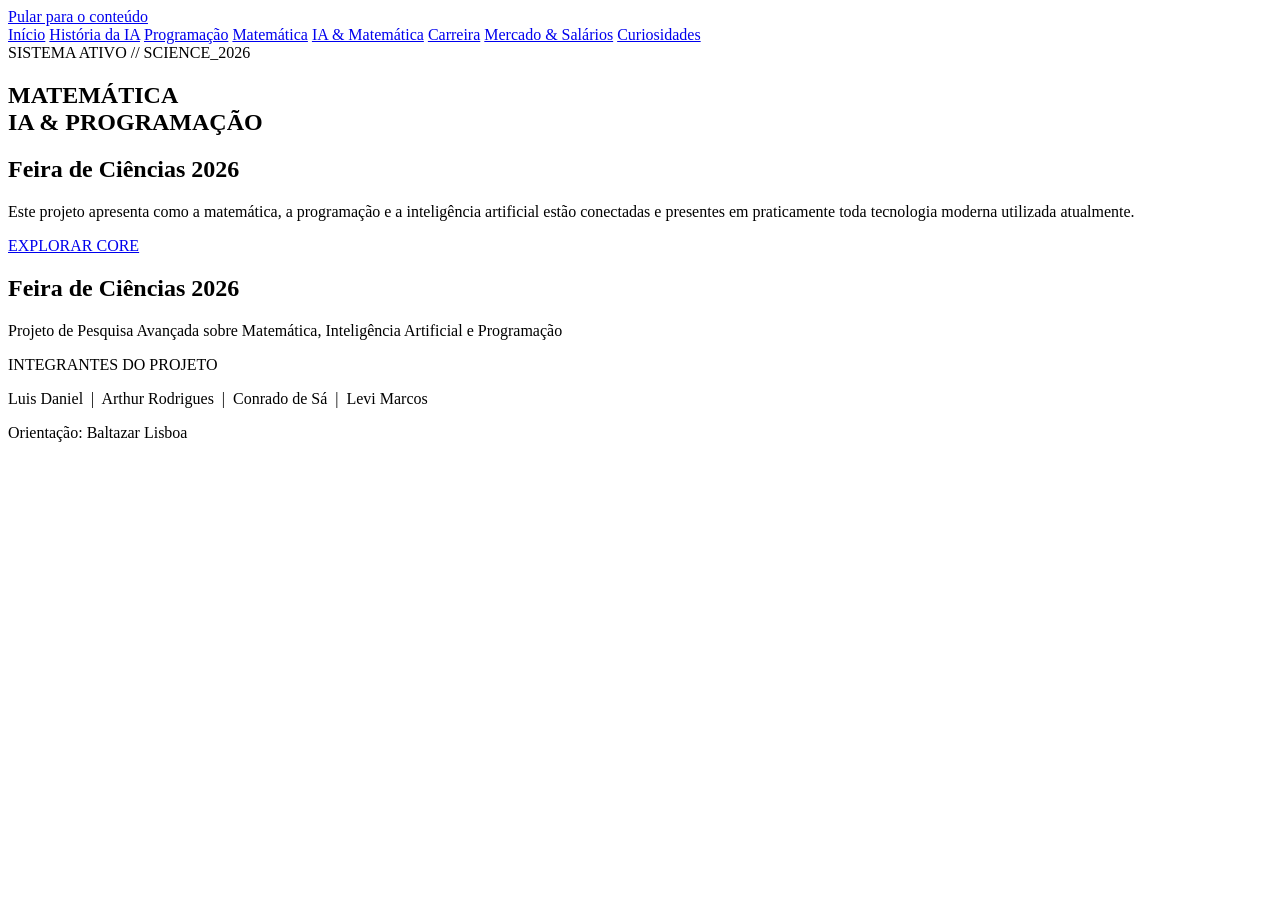
==== index.html @ 5388a287 "Add files via upload" ====
<!DOCTYPE html>
<html lang="pt-BR">

<head>
    <meta charset="UTF-8">
    <meta name="viewport" content="width=device-width, initial-scale=1.0">
    <meta name="description" content="Projeto de feira de ciências sobre como matemática, inteligência artificial e programação se conectam na tecnologia moderna.">
    <meta name="author" content="Luis Daniel, Arthur Rodrigues, Conrado de Sá e Levi Marcos">
    <meta name="robots" content="index, follow">
    <meta name="theme-color" content="#00f7ff">

    <meta property="og:title" content="Feira de Ciências | Matemática, IA e Programação">
    <meta property="og:description" content="Explore a conexão entre matemática, inteligência artificial e programação em um projeto futurista de feira de ciências.">
    <meta property="og:type" content="website">

    <title>Feira de Ciências | Matemática, IA e Programação</title>

    <link rel="manifest" href="manifest.json">
    <link rel="icon" type="image/svg+xml" href="assets/favicon.svg">
    <link rel="preconnect" href="https://fonts.googleapis.com">
    <link rel="preconnect" href="https://fonts.gstatic.com" crossorigin>
    <link href="https://fonts.googleapis.com/css2?family=Orbitron:wght@400;600;700;800&family=Poppins:wght@300;400;500;600;700&display=swap" rel="stylesheet">
    <link rel="stylesheet" href="https://cdnjs.cloudflare.com/ajax/libs/font-awesome/6.5.2/css/all.min.css">
    <link rel="stylesheet" href="css/style.css">

    <script src="js/script.js" defer></script>
</head>

<body data-page="home">
    <a class="skip-link" href="#conteudo-principal">Pular para o conteúdo</a>

    <div class="bg-animation" aria-hidden="true">
        <div class="cube"></div>
        <div class="cube"></div>
        <div class="cube"></div>
        <div class="cube"></div>
        <div class="cube"></div>
    </div>
    <div class="bg-glow" aria-hidden="true"></div>

    <header>
        <nav aria-label="Navegação principal">
            <a href="index.html" data-page="home">Início</a>
            <a href="ia.html" data-page="ia">História da IA</a>
            <a href="programacao.html" data-page="programacao">Programação</a>
            <a href="matematica.html" data-page="matematica">Matemática</a>
            <a href="ia.html#ia-programacao" data-page="ia-programacao">IA & Matemática</a>
            <a href="carreira.html" data-page="carreira">Carreira</a>
            <a href="mercado.html" data-page="mercado">Mercado & Salários</a>
            <a href="curiosidades.html" data-page="curiosidades">Curiosidades</a>
        </nav>
    </header>

    <main id="conteudo-principal">
        <section class="hero fade-in">
            <div class="hero-tag">SISTEMA ATIVO // SCIENCE_2026</div>
            <h1>MATEMÁTICA<br>IA & PROGRAMAÇÃO</h1>
            <h2>Feira de Ciências 2026</h2>
            <p>
                Este projeto apresenta como a matemática, a programação e a inteligência artificial estão conectadas e presentes em praticamente toda tecnologia moderna utilizada atualmente.
            </p>
            <a href="ia.html" class="hero-btn">EXPLORAR CORE</a>
        </section>

    </main>

    <footer>
        <h2>Feira de Ciências 2026</h2>
        <p>Projeto de Pesquisa Avançada sobre Matemática, Inteligência Artificial e Programação</p>

        <div class="integrantes-box">
            <p class="footer-label">INTEGRANTES DO PROJETO</p>
            <p class="footer-names">
    Luis Daniel
    &nbsp;|&nbsp;

    <a href="doom.html"
       aria-label="Abrir DOOM clássico"
       style="color: inherit; text-decoration: none;">
       Arthur Rodrigues
    </a>

    &nbsp;|&nbsp;

    <a href="minecraft.html"
       aria-label="Abrir Minecraft Classic"
       style="color: inherit; text-decoration: none;">
       Conrado de Sá
    </a>

    &nbsp;|&nbsp;

    Levi Marcos
</p>
            <p class="footer-guide">
                Orientação: Baltazar Lisboa
            </p>
        </div>
    </footer>
</body>

</html>
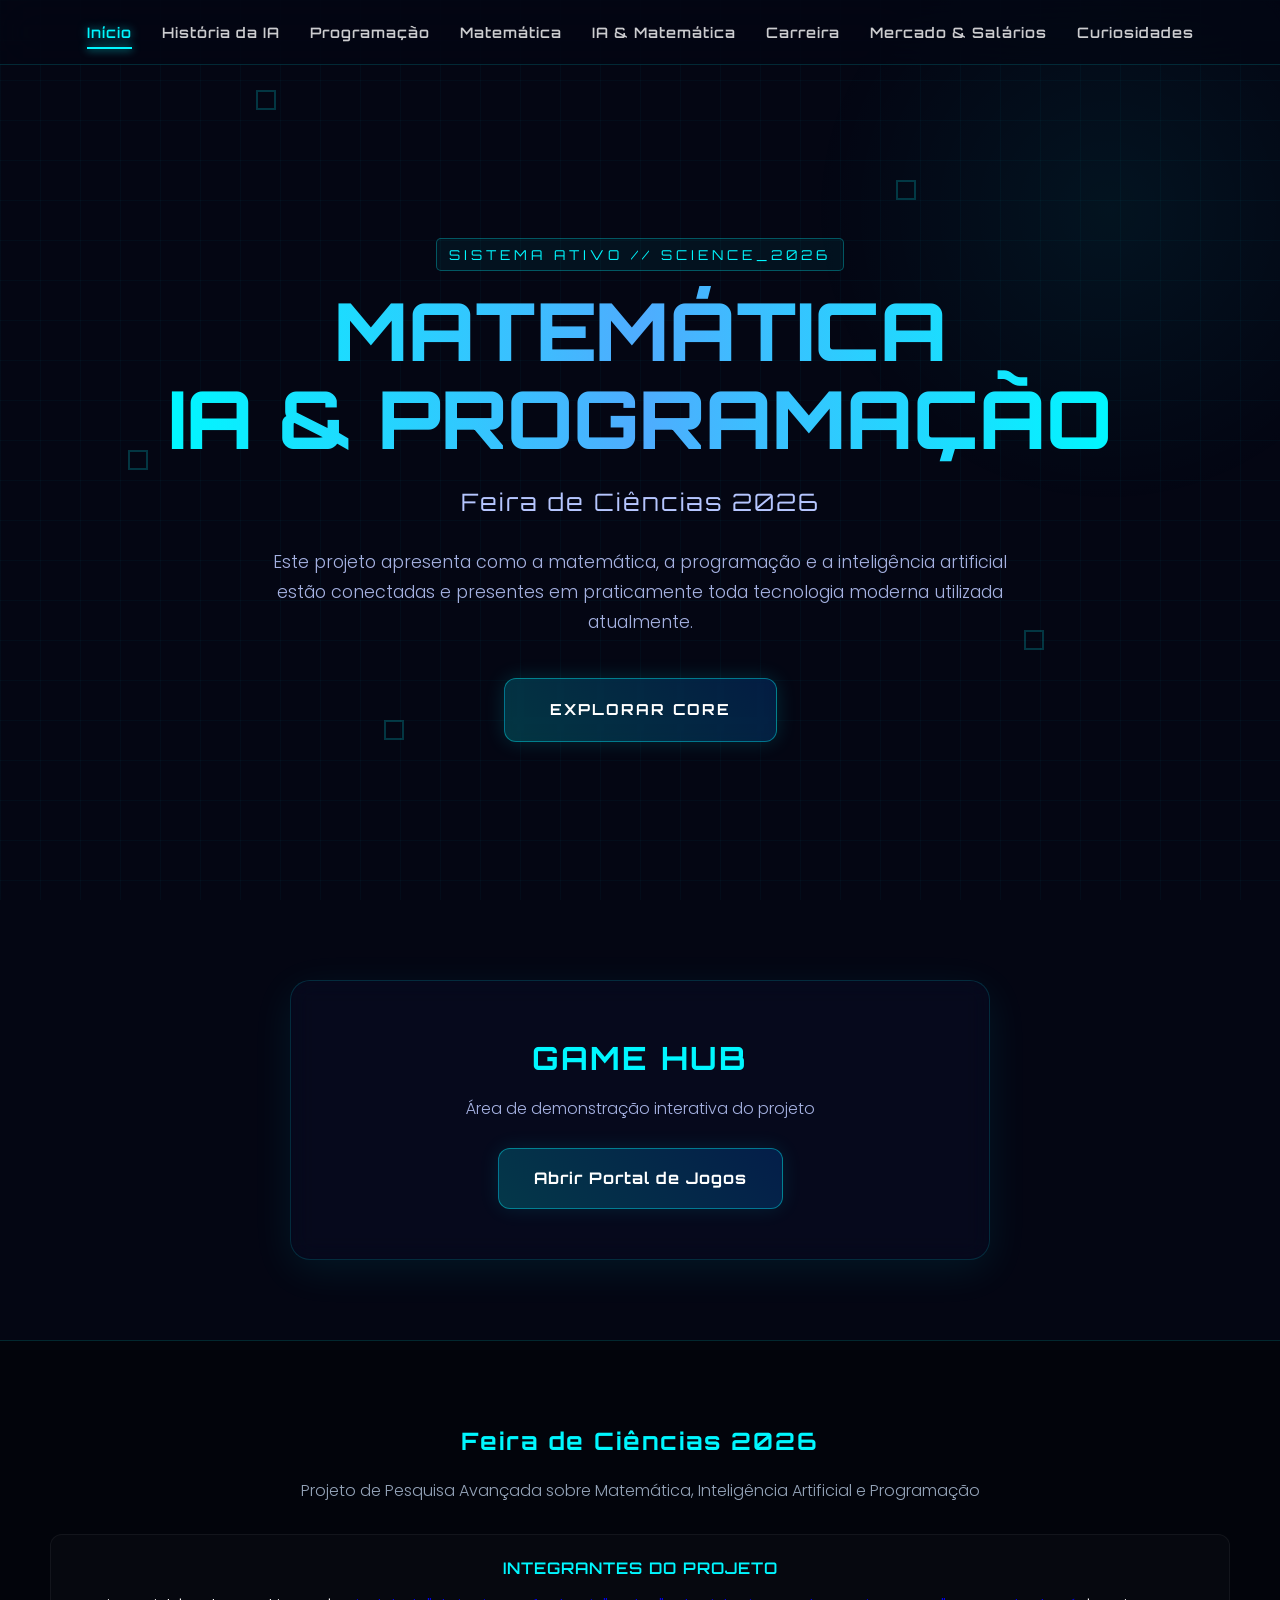
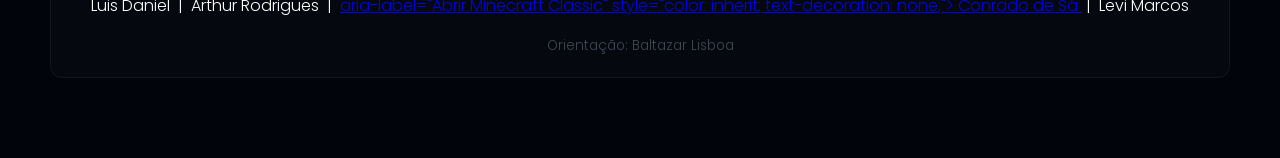
==== commit 5f686752: "Add files via upload" ====
--- a/index.html
+++ b/index.html
@@ -63,6 +63,14 @@
         </section>
 
     </main>
+<section class="game-hub">
+    <h2>GAME HUB</h2>
+    <p>Área de demonstração interativa do projeto</p>
+
+    <a class="hub-btn" href="frontend/index.html">
+        Abrir Portal de Jogos
+    </a>
+</section>
 
     <footer>
         <h2>Feira de Ciências 2026</h2>
@@ -82,7 +90,7 @@
 
     &nbsp;|&nbsp;
 
-    <a href="minecraft.html"
+    <a href="minecraft/index.html">
        aria-label="Abrir Minecraft Classic"
        style="color: inherit; text-decoration: none;">
        Conrado de Sá
--- a/css/style.css
+++ b/css/style.css
@@ -0,0 +1,699 @@
+/* ================= UPGRADE: RESPEITO MAXIMO (SCROLLBAR & SELECTION) ================= */
+
+::-webkit-scrollbar {
+    width: 8px;
+}
+
+::-webkit-scrollbar-track {
+    background: #02040f;
+}
+
+::-webkit-scrollbar-thumb {
+    background: linear-gradient(to bottom, #00f7ff, #4facfe);
+    border-radius: 10px;
+}
+
+::-webkit-scrollbar-thumb:hover {
+    background: #00f7ff;
+}
+
+::selection {
+    background: rgba(0, 247, 255, 0.3);
+    color: #ffffff;
+}
+
+/* ================= RESET ================= */
+
+* {
+    margin: 0;
+    padding: 0;
+    box-sizing: border-box;
+    scroll-behavior: smooth;
+}
+
+body {
+    background: #040613;
+    color: white;
+    font-family: 'Poppins', sans-serif;
+    overflow-x: hidden;
+    line-height: 1.7;
+}
+
+/* ================= ACESSIBILIDADE ================= */
+
+.skip-link {
+    position: fixed;
+    top: -120px;
+    left: 16px;
+    z-index: 1200;
+    padding: 12px 18px;
+    border: 1px solid rgba(0, 247, 255, 0.4);
+    border-radius: 10px;
+    background: #02040f;
+    color: #ffffff;
+    font-family: 'Orbitron', sans-serif;
+    text-decoration: none;
+    transition: 0.3s;
+}
+
+.skip-link:focus {
+    top: 16px;
+}
+
+/* ================= FUNDO INTERATIVO & GRADE CIBERNETICA ================= */
+
+.bg-animation {
+    position: fixed;
+    width: 100%;
+    height: 100%;
+    top: 0;
+    left: 0;
+    z-index: -10;
+    overflow: hidden;
+    background-image:
+        linear-gradient(rgba(0, 247, 255, 0.03) 1px, transparent 1px),
+        linear-gradient(90deg, rgba(0, 247, 255, 0.03) 1px, transparent 1px);
+    background-size: 40px 40px;
+}
+
+.bg-glow {
+    position: fixed;
+    width: 600px;
+    height: 600px;
+    background: radial-gradient(circle, rgba(0, 247, 255, 0.06) 0%, transparent 70%);
+    top: -10%;
+    right: -10%;
+    z-index: -9;
+    pointer-events: none;
+}
+
+.cube {
+    position: absolute;
+    width: 20px;
+    height: 20px;
+    border: 2px solid #00f7ff33;
+    animation: float 15s linear infinite;
+}
+
+.cube:nth-child(1) {
+    top: 10%;
+    left: 20%;
+}
+
+.cube:nth-child(2) {
+    top: 70%;
+    left: 80%;
+    animation-delay: 2s;
+}
+
+.cube:nth-child(3) {
+    top: 50%;
+    left: 10%;
+    animation-delay: 4s;
+}
+
+.cube:nth-child(4) {
+    top: 80%;
+    left: 30%;
+    animation-delay: 6s;
+}
+
+.cube:nth-child(5) {
+    top: 20%;
+    left: 70%;
+    animation-delay: 8s;
+}
+
+@keyframes float {
+    0% {
+        transform: scale(0) rotate(0deg);
+        opacity: 0.8;
+    }
+
+    100% {
+        transform: scale(6) rotate(720deg);
+        opacity: 0;
+    }
+}
+
+/* ================= NAV ================= */
+
+nav {
+    width: 100%;
+    position: fixed;
+    top: 0;
+    z-index: 1000;
+    display: flex;
+    justify-content: center;
+    gap: 30px;
+    padding: 20px;
+    flex-wrap: wrap;
+    backdrop-filter: blur(20px);
+    -webkit-backdrop-filter: blur(20px);
+    background: rgba(4, 6, 19, 0.7);
+    border-bottom: 1px solid rgba(0, 247, 255, 0.15);
+}
+
+nav a {
+    color: rgba(255, 255, 255, 0.8);
+    text-decoration: none;
+    font-weight: 600;
+    transition: 0.3s;
+    position: relative;
+    font-size: 0.9rem;
+    font-family: 'Orbitron', sans-serif;
+    letter-spacing: 1px;
+}
+
+nav a:hover,
+nav a:focus-visible,
+nav a.is-active,
+nav a[aria-current="page"] {
+    color: #00f7ff;
+    text-shadow: 0 0 10px rgba(0, 247, 255, 0.6);
+}
+
+nav a::after {
+    content: '';
+    position: absolute;
+    left: 0;
+    bottom: -5px;
+    width: 0%;
+    height: 2px;
+    background: #00f7ff;
+    transition: 0.3s;
+    box-shadow: 0 0 8px #00f7ff;
+}
+
+nav a:hover::after,
+nav a:focus-visible::after,
+nav a.is-active::after,
+nav a[aria-current="page"]::after {
+    width: 100%;
+}
+
+/* ================= HERO ================= */
+
+.hero {
+    min-height: 100vh;
+    display: flex;
+    justify-content: center;
+    align-items: center;
+    flex-direction: column;
+    text-align: center;
+    padding: 140px 20px 60px;
+    position: relative;
+}
+
+.hero-tag {
+    font-family: 'Orbitron', sans-serif;
+    color: #00f7ff;
+    font-size: 0.85rem;
+    letter-spacing: 4px;
+    margin-bottom: 15px;
+    border: 1px solid rgba(0, 247, 255, 0.3);
+    padding: 4px 12px;
+    border-radius: 5px;
+    background: rgba(0, 247, 255, 0.05);
+}
+
+.hero h1 {
+    font-family: 'Orbitron', sans-serif;
+    font-size: 5rem;
+    line-height: 1.1;
+    background: linear-gradient(to right, #00f7ff, #4facfe, #00f7ff);
+    -webkit-background-clip: text;
+    -webkit-text-fill-color: transparent;
+    font-weight: 800;
+    letter-spacing: 0;
+}
+
+.hero h2 {
+    margin-top: 20px;
+    font-size: 1.5rem;
+    color: #b6c6ff;
+    font-weight: 400;
+    letter-spacing: 2px;
+    font-family: 'Orbitron', sans-serif;
+}
+
+.hero p {
+    max-width: 750px;
+    margin-top: 25px;
+    color: #a5b1e1;
+    font-size: 1.1rem;
+    font-weight: 300;
+}
+
+.hero-btn {
+    margin-top: 40px;
+    padding: 18px 45px;
+    border: 1px solid rgba(0, 247, 255, 0.4);
+    border-radius: 12px;
+    background: linear-gradient(45deg, rgba(0, 247, 255, 0.2), rgba(0, 119, 255, 0.2));
+    backdrop-filter: blur(5px);
+    color: white;
+    font-size: 0.95rem;
+    font-family: 'Orbitron', sans-serif;
+    font-weight: 700;
+    letter-spacing: 2px;
+    cursor: pointer;
+    transition: 0.4s;
+    text-decoration: none;
+    box-shadow: 0 0 20px rgba(0, 247, 255, 0.15);
+}
+
+.hero-btn:hover,
+.hero-btn:focus-visible {
+    transform: translateY(-3px);
+    background: linear-gradient(45deg, #00f7ff, #0077ff);
+    box-shadow: 0 0 35px rgba(0, 247, 255, 0.5);
+    color: #000;
+}
+
+/* ================= CONTINUIDADE ENTRE PAGINAS ================= */
+
+.continue-section {
+    display: flex;
+    justify-content: center;
+    padding: 0 10% 100px;
+}
+
+.continue-btn {
+    display: inline-flex;
+    align-items: center;
+    justify-content: center;
+    gap: 12px;
+    margin-top: 0;
+}
+
+.continue-section--inside {
+    padding: 50px 0 0;
+}
+
+/* ================= SECOES ================= */
+
+section {
+    padding: 100px 10%;
+}
+
+.content-page main {
+    padding-top: 64px;
+}
+
+.section-title {
+    font-size: 3rem;
+    margin-bottom: 60px;
+    text-align: center;
+    font-family: 'Orbitron', sans-serif;
+    color: #00f7ff;
+    letter-spacing: 2px;
+    font-weight: 700;
+}
+
+/* ================= DECORACAO DE FONTES/LINKS ================= */
+
+.source-link {
+    display: inline-flex;
+    align-items: center;
+    gap: 6px;
+    margin-top: auto;
+    font-size: 0.8rem;
+    color: rgba(0, 247, 255, 0.6);
+    text-decoration: none;
+    font-family: 'Orbitron', sans-serif;
+    letter-spacing: 1px;
+    transition: 0.3s;
+    padding-top: 15px;
+}
+
+.source-link:hover,
+.source-link:focus-visible {
+    color: #ffffff;
+    text-shadow: 0 0 8px #00f7ff;
+}
+
+.source-link--block {
+    display: flex;
+    margin-top: 15px;
+}
+
+.inline-source {
+    font-size: 0.8rem;
+    margin-left: 6px;
+    color: #4facfe;
+    text-decoration: none;
+    font-weight: 600;
+}
+
+.inline-source:hover,
+.inline-source:focus-visible {
+    color: #00f7ff;
+}
+
+/* ================= ANIMACOES DE ENTRADA ================= */
+
+.fade-in {
+    opacity: 0;
+    transform: translateY(30px);
+    transition: cubic-bezier(0.2, 0.8, 0.2, 1) 1.2s;
+}
+
+.fade-in.show {
+    opacity: 1;
+    transform: translateY(0);
+}
+
+/* ================= PREMIUM CARDS ================= */
+
+.cards {
+    display: grid;
+    grid-template-columns: repeat(auto-fit, minmax(280px, 1fr));
+    gap: 30px;
+}
+
+.card {
+    background: rgba(10, 15, 41, 0.45);
+    border: 1px solid rgba(0, 247, 255, 0.1);
+    border-radius: 20px;
+    padding: 35px;
+    transition: 0.4s cubic-bezier(0.25, 1, 0.5, 1);
+    backdrop-filter: blur(10px);
+    -webkit-backdrop-filter: blur(10px);
+    display: flex;
+    flex-direction: column;
+    position: relative;
+}
+
+.card::before {
+    content: '// TECH_DATA';
+    position: absolute;
+    top: 15px;
+    right: 20px;
+    font-size: 0.65rem;
+    font-family: 'Orbitron', sans-serif;
+    color: rgba(255, 255, 255, 0.2);
+    letter-spacing: 1px;
+}
+
+.card:hover {
+    transform: translateY(-8px);
+    border-color: rgba(0, 247, 255, 0.5);
+    box-shadow: 0 10px 30px rgba(0, 247, 255, 0.15);
+    background: rgba(10, 15, 41, 0.7);
+}
+
+.card h3 {
+    color: #00f7ff;
+    margin-bottom: 15px;
+    font-size: 1.3rem;
+    font-family: 'Orbitron', sans-serif;
+    display: flex;
+    align-items: center;
+    gap: 12px;
+}
+
+.card h3 i {
+    color: #4facfe;
+}
+
+.card p {
+    color: #b1bcde;
+    font-size: 0.95rem;
+    font-weight: 300;
+    flex-grow: 1;
+}
+
+.career-card::before {
+    content: attr(data-step);
+    position: absolute;
+    top: 12px;
+    right: 20px;
+    font-size: 1.1rem;
+    font-family: 'Orbitron', sans-serif;
+    color: rgba(0, 247, 255, 0.2);
+    font-weight: 800;
+}
+
+/* ================= TIMELINE PREMIUM ================= */
+
+.timeline {
+    position: relative;
+    margin-top: 50px;
+}
+
+.timeline::before {
+    content: '';
+    position: absolute;
+    left: 50%;
+    width: 2px;
+    height: 100%;
+    background: linear-gradient(to bottom, #00f7ff, #0077ff, transparent);
+    transform: translateX(-50%);
+}
+
+.timeline-item {
+    width: 50%;
+    padding: 25px 40px;
+    position: relative;
+}
+
+.timeline-item:nth-child(odd) {
+    left: 0;
+    text-align: right;
+}
+
+.timeline-item:nth-child(even) {
+    left: 50%;
+}
+
+.timeline-item::after {
+    content: '';
+    position: absolute;
+    width: 12px;
+    height: 12px;
+    background: #00f7ff;
+    border: 3px solid #040613;
+    border-radius: 50%;
+    top: 38px;
+    z-index: 5;
+    box-shadow: 0 0 10px #00f7ff;
+}
+
+.timeline-item:nth-child(odd)::after {
+    right: -6px;
+}
+
+.timeline-item:nth-child(even)::after {
+    left: -6px;
+}
+
+.timeline-content {
+    background: rgba(10, 15, 41, 0.45);
+    padding: 25px;
+    border-radius: 18px;
+    border: 1px solid rgba(0, 247, 255, 0.1);
+    backdrop-filter: blur(10px);
+    transition: 0.3s;
+}
+
+.timeline-content:hover {
+    border-color: #00f7ff;
+    box-shadow: 0 0 20px rgba(0, 247, 255, 0.1);
+}
+
+.timeline-content h2,
+.timeline-content h3 {
+    color: #00f7ff;
+    margin-bottom: 10px;
+    font-family: 'Orbitron', sans-serif;
+    font-size: 1.4rem;
+}
+
+.timeline-content p {
+    color: #b1bcde;
+    font-weight: 300;
+}
+
+/* ================= BOX DE DESTAQUE FUTURISTA ================= */
+
+.fact-box {
+    margin-top: 50px;
+    background: linear-gradient(135deg, rgba(6, 17, 46, 0.7), rgba(4, 30, 63, 0.7));
+    padding: 35px;
+    border: 1px solid rgba(0, 247, 255, 0.2);
+    border-left: 5px solid #00f7ff;
+    border-radius: 16px;
+    font-size: 1.05rem;
+    color: #cbd5e1;
+    font-weight: 300;
+    box-shadow: 0 10px 30px rgba(0, 0, 0, 0.3);
+}
+
+.fact-box p {
+    margin-bottom: 15px;
+    display: flex;
+    align-items: center;
+    flex-wrap: wrap;
+}
+
+/* ================= FOOTER MATRIZ ================= */
+
+footer {
+    text-align: center;
+    padding: 80px 20px;
+    background: #02040b;
+    border-top: 1px solid rgba(0, 247, 255, 0.15);
+    position: relative;
+}
+
+footer h2 {
+    color: #00f7ff;
+    margin-bottom: 15px;
+    font-family: 'Orbitron', sans-serif;
+    letter-spacing: 2px;
+}
+
+footer p {
+    color: #94a3b8;
+    font-weight: 300;
+}
+
+.integrantes-box {
+    margin-top: 30px;
+    display: inline-block;
+    padding: 20px 40px;
+    background: rgba(255, 255, 255, 0.02);
+    border-radius: 12px;
+    border: 1px solid rgba(255, 255, 255, 0.05);
+}
+
+.footer-label {
+    color: #00f7ff;
+    font-weight: 600;
+    font-family: 'Orbitron', sans-serif;
+    margin-bottom: 10px;
+    letter-spacing: 1px;
+}
+
+.footer-names {
+    color: #ffffff;
+}
+
+.footer-guide {
+    opacity: 0.4;
+    font-size: 0.85rem;
+    margin-top: 15px;
+}
+
+/* ================= RESPONSIVO ================= */
+
+@media (max-width: 900px) {
+    .hero h1 {
+        font-size: 3.2rem;
+    }
+
+    .section-title {
+        font-size: 2.4rem;
+    }
+
+    .timeline::before {
+        left: 20px;
+    }
+
+    .timeline-item {
+        width: 100%;
+        left: 0 !important;
+        text-align: left !important;
+        padding-left: 45px;
+        padding-right: 10px;
+        margin-bottom: 30px;
+    }
+
+    .timeline-item:nth-child(odd)::after,
+    .timeline-item:nth-child(even)::after {
+        left: 14px;
+    }
+}
+
+@media (max-width: 600px) {
+    .hero h1 {
+        font-size: 2.4rem;
+    }
+
+    .section-title {
+        font-size: 2rem;
+    }
+
+    nav {
+        gap: 12px;
+        padding: 15px 5px;
+    }
+
+    nav a {
+        font-size: 0.75rem;
+    }
+}
+
+/* ================= GAME HUB ================= */
+
+.game-hub {
+    margin: 80px auto;
+    padding: 50px 30px;
+    max-width: 700px;
+    text-align: center;
+
+    background: rgba(10, 15, 41, 0.45);
+    border: 1px solid rgba(0, 247, 255, 0.15);
+    border-radius: 20px;
+
+    backdrop-filter: blur(12px);
+    -webkit-backdrop-filter: blur(12px);
+
+    box-shadow: 0 10px 40px rgba(0, 247, 255, 0.08);
+    transition: 0.3s ease;
+}
+
+.game-hub:hover {
+    transform: translateY(-5px);
+    border-color: rgba(0, 247, 255, 0.4);
+    box-shadow: 0 15px 60px rgba(0, 247, 255, 0.15);
+}
+
+.game-hub h2 {
+    font-family: 'Orbitron', sans-serif;
+    font-size: 2rem;
+    color: #00f7ff;
+    margin-bottom: 10px;
+    letter-spacing: 2px;
+}
+
+.game-hub p {
+    color: #a5b1e1;
+    margin-bottom: 25px;
+    font-weight: 300;
+}
+
+.hub-btn {
+    display: inline-block;
+    padding: 16px 35px;
+    background: linear-gradient(45deg, rgba(0, 247, 255, 0.2), rgba(0, 119, 255, 0.2));
+    border: 1px solid rgba(0, 247, 255, 0.4);
+    border-radius: 12px;
+
+    color: white;
+    text-decoration: none;
+    font-family: 'Orbitron', sans-serif;
+    font-weight: 700;
+    letter-spacing: 1px;
+
+    transition: 0.3s;
+    box-shadow: 0 0 20px rgba(0, 247, 255, 0.1);
+}
+
+.hub-btn:hover {
+    transform: scale(1.05);
+    background: linear-gradient(45deg, #00f7ff, #0077ff);
+    color: #000;
+    box-shadow: 0 0 35px rgba(0, 247, 255, 0.5);
+}
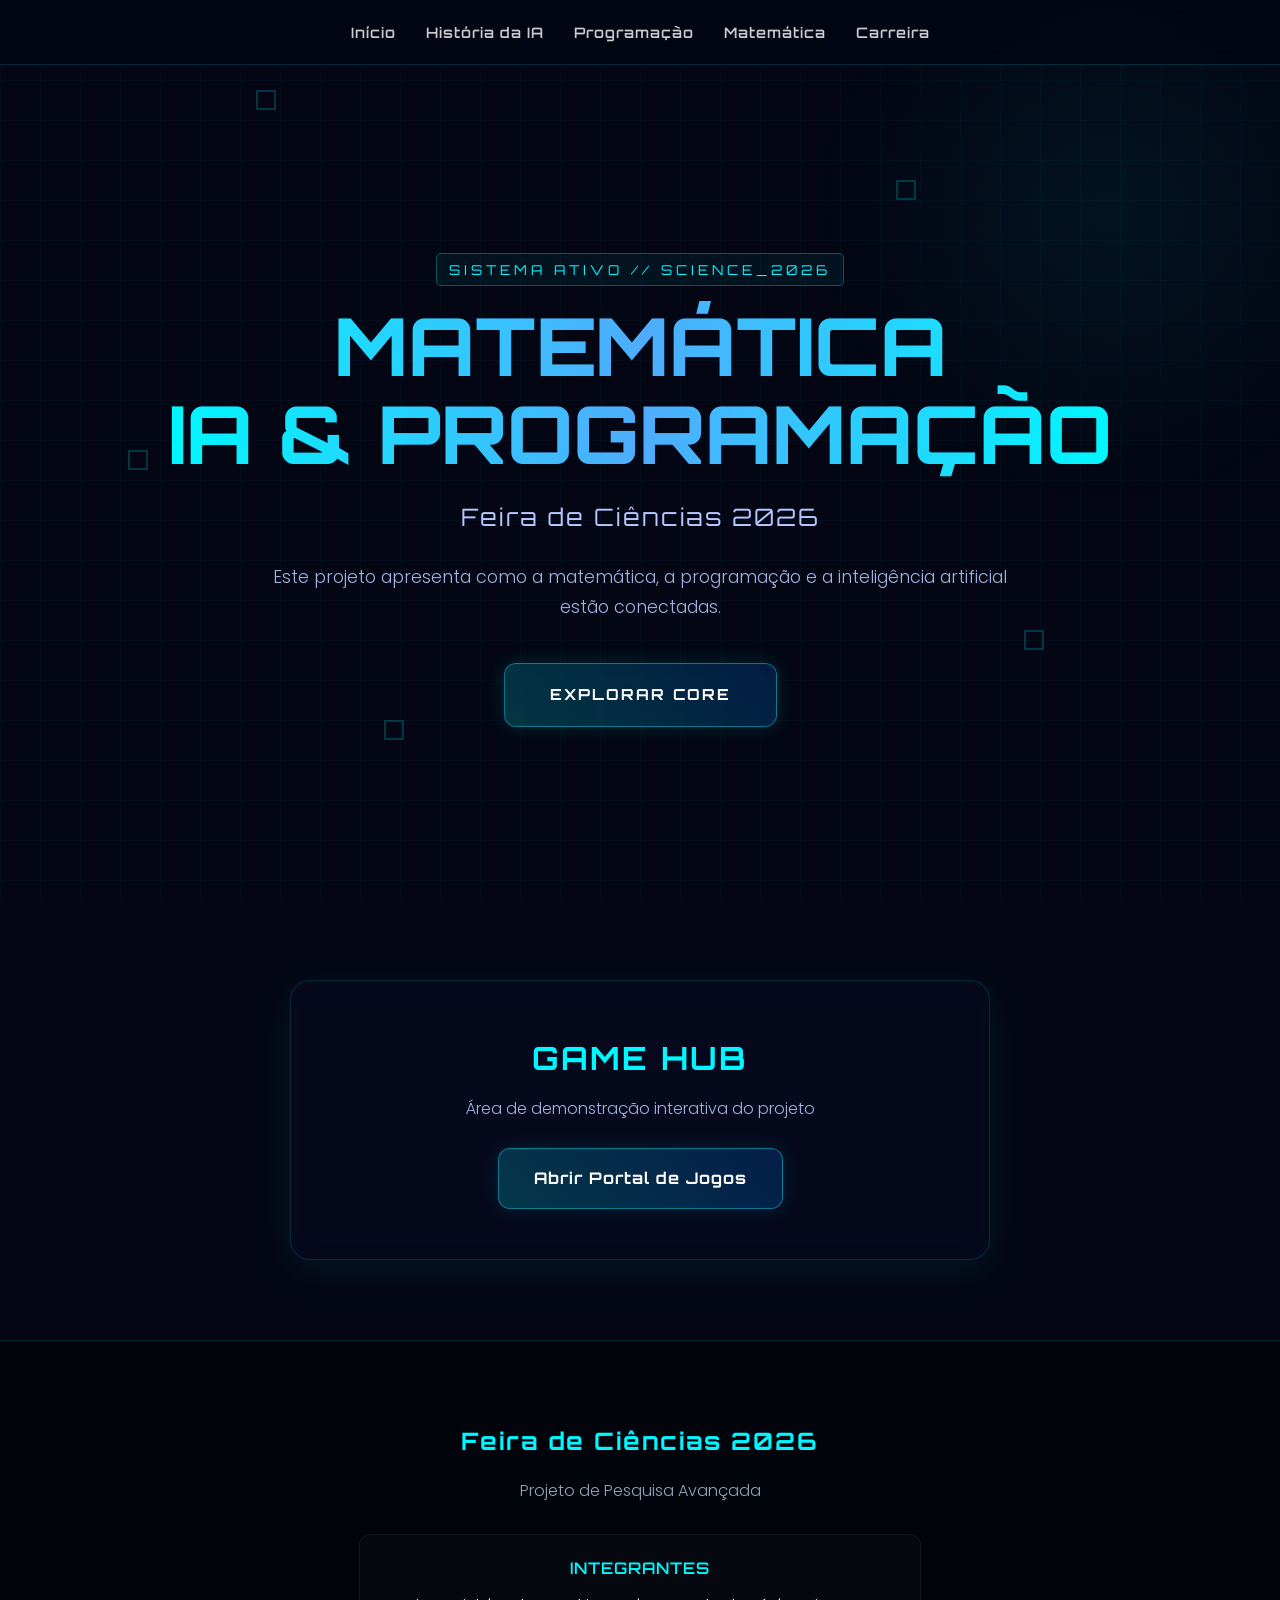
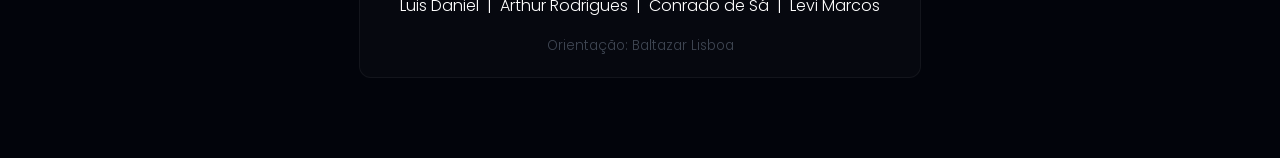
==== commit 46a7cd66: "Add files via upload" ====
--- a/index.html
+++ b/index.html
@@ -17,9 +17,11 @@
 
     <link rel="manifest" href="manifest.json">
     <link rel="icon" type="image/svg+xml" href="assets/favicon.svg">
+
     <link rel="preconnect" href="https://fonts.googleapis.com">
     <link rel="preconnect" href="https://fonts.gstatic.com" crossorigin>
     <link href="https://fonts.googleapis.com/css2?family=Orbitron:wght@400;600;700;800&family=Poppins:wght@300;400;500;600;700&display=swap" rel="stylesheet">
+
     <link rel="stylesheet" href="https://cdnjs.cloudflare.com/ajax/libs/font-awesome/6.5.2/css/all.min.css">
     <link rel="stylesheet" href="css/style.css">
 
@@ -27,6 +29,7 @@
 </head>
 
 <body data-page="home">
+
     <a class="skip-link" href="#conteudo-principal">Pular para o conteúdo</a>
 
     <div class="bg-animation" aria-hidden="true">
@@ -36,18 +39,16 @@
         <div class="cube"></div>
         <div class="cube"></div>
     </div>
+
     <div class="bg-glow" aria-hidden="true"></div>
 
     <header>
         <nav aria-label="Navegação principal">
-            <a href="index.html" data-page="home">Início</a>
-            <a href="ia.html" data-page="ia">História da IA</a>
-            <a href="programacao.html" data-page="programacao">Programação</a>
-            <a href="matematica.html" data-page="matematica">Matemática</a>
-            <a href="ia.html#ia-programacao" data-page="ia-programacao">IA & Matemática</a>
-            <a href="carreira.html" data-page="carreira">Carreira</a>
-            <a href="mercado.html" data-page="mercado">Mercado & Salários</a>
-            <a href="curiosidades.html" data-page="curiosidades">Curiosidades</a>
+            <a href="index.html">Início</a>
+            <a href="ia.html">História da IA</a>
+            <a href="programacao.html">Programação</a>
+            <a href="matematica.html">Matemática</a>
+            <a href="carreira.html">Carreira</a>
         </nav>
     </header>
 
@@ -57,54 +58,80 @@
             <h1>MATEMÁTICA<br>IA & PROGRAMAÇÃO</h1>
             <h2>Feira de Ciências 2026</h2>
             <p>
-                Este projeto apresenta como a matemática, a programação e a inteligência artificial estão conectadas e presentes em praticamente toda tecnologia moderna utilizada atualmente.
+                Este projeto apresenta como a matemática, a programação e a inteligência artificial estão conectadas.
             </p>
             <a href="ia.html" class="hero-btn">EXPLORAR CORE</a>
         </section>
+    </main>
 
-    </main>
-<section class="game-hub">
-    <h2>GAME HUB</h2>
-    <p>Área de demonstração interativa do projeto</p>
+    <!-- GAME HUB -->
+    <section class="game-hub">
+        <h2>GAME HUB</h2>
+        <p>Área de demonstração interativa do projeto</p>
 
-    <a class="hub-btn" href="frontend/index.html">
-        Abrir Portal de Jogos
-    </a>
-</section>
+        <a class="hub-btn" href="frontend/index.html">
+            Abrir Portal de Jogos
+        </a>
+    </section>
 
     <footer>
         <h2>Feira de Ciências 2026</h2>
-        <p>Projeto de Pesquisa Avançada sobre Matemática, Inteligência Artificial e Programação</p>
+        <p>Projeto de Pesquisa Avançada</p>
 
         <div class="integrantes-box">
-            <p class="footer-label">INTEGRANTES DO PROJETO</p>
+            <p class="footer-label">INTEGRANTES</p>
+
             <p class="footer-names">
-    Luis Daniel
-    &nbsp;|&nbsp;
+                Luis Daniel
+                &nbsp;|&nbsp;
 
-    <a href="doom.html"
-       aria-label="Abrir DOOM clássico"
-       style="color: inherit; text-decoration: none;">
-       Arthur Rodrigues
-    </a>
+                <a href="doom.html" style="color: inherit; text-decoration: none;">
+                    Arthur Rodrigues
+                </a>
 
-    &nbsp;|&nbsp;
+                &nbsp;|&nbsp;
 
-    <a href="minecraft/index.html">
-       aria-label="Abrir Minecraft Classic"
-       style="color: inherit; text-decoration: none;">
-       Conrado de Sá
-    </a>
+                <a href="#" onclick="abrirMinecraft(); return false;" style="color: inherit; text-decoration: none;">
+                    Conrado de Sá
+                </a>
 
-    &nbsp;|&nbsp;
+                &nbsp;|&nbsp;
 
-    Levi Marcos
-</p>
+                Levi Marcos
+            </p>
+
             <p class="footer-guide">
                 Orientação: Baltazar Lisboa
             </p>
         </div>
     </footer>
+
+    <!-- MINECRAFT OVERLAY -->
+    <div id="minecraft-container"
+         style="display:none; position:fixed; inset:0; z-index:9999; background:black;">
+
+        <button onclick="fecharMinecraft()"
+                style="position:absolute; top:10px; right:10px; z-index:10000; padding:10px;">
+            Fechar
+        </button>
+
+        <iframe
+            src="frontend/minecraft/index.html"
+            style="width:100%; height:100%; border:none;">
+        </iframe>
+
+    </div>
+
+    <!-- JS DO MINECRAFT -->
+    <script>
+        function abrirMinecraft() {
+            document.getElementById("minecraft-container").style.display = "block";
+        }
+
+        function fecharMinecraft() {
+            document.getElementById("minecraft-container").style.display = "none";
+        }
+    </script>
+
 </body>
-
-</html>
+</html>
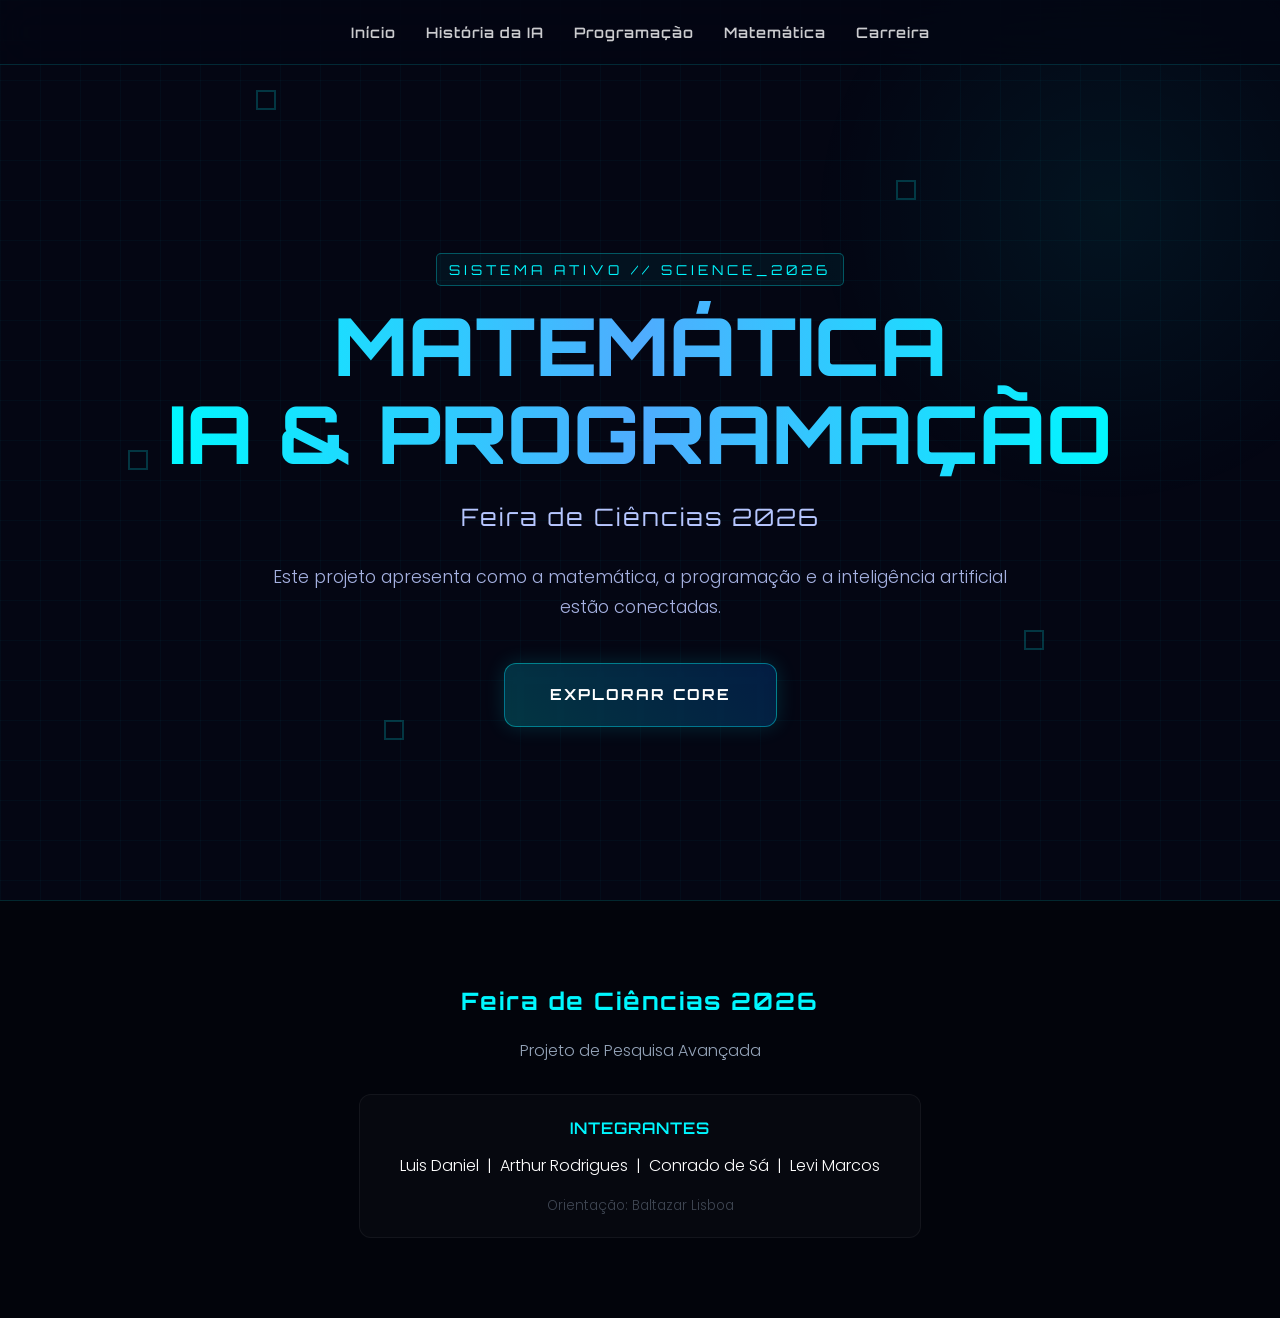
==== commit 1ffd5454: "Add files via upload" ====
--- a/index.html
+++ b/index.html
@@ -64,16 +64,6 @@
         </section>
     </main>
 
-    <!-- GAME HUB -->
-    <section class="game-hub">
-        <h2>GAME HUB</h2>
-        <p>Área de demonstração interativa do projeto</p>
-
-        <a class="hub-btn" href="frontend/index.html">
-            Abrir Portal de Jogos
-        </a>
-    </section>
-
     <footer>
         <h2>Feira de Ciências 2026</h2>
         <p>Projeto de Pesquisa Avançada</p>
@@ -92,8 +82,8 @@
                 &nbsp;|&nbsp;
 
                 <a href="#" onclick="abrirMinecraft(); return false;" style="color: inherit; text-decoration: none;">
-                    Conrado de Sá
-                </a>
+ 	 Conrado de Sá
+	</a>
 
                 &nbsp;|&nbsp;
 
